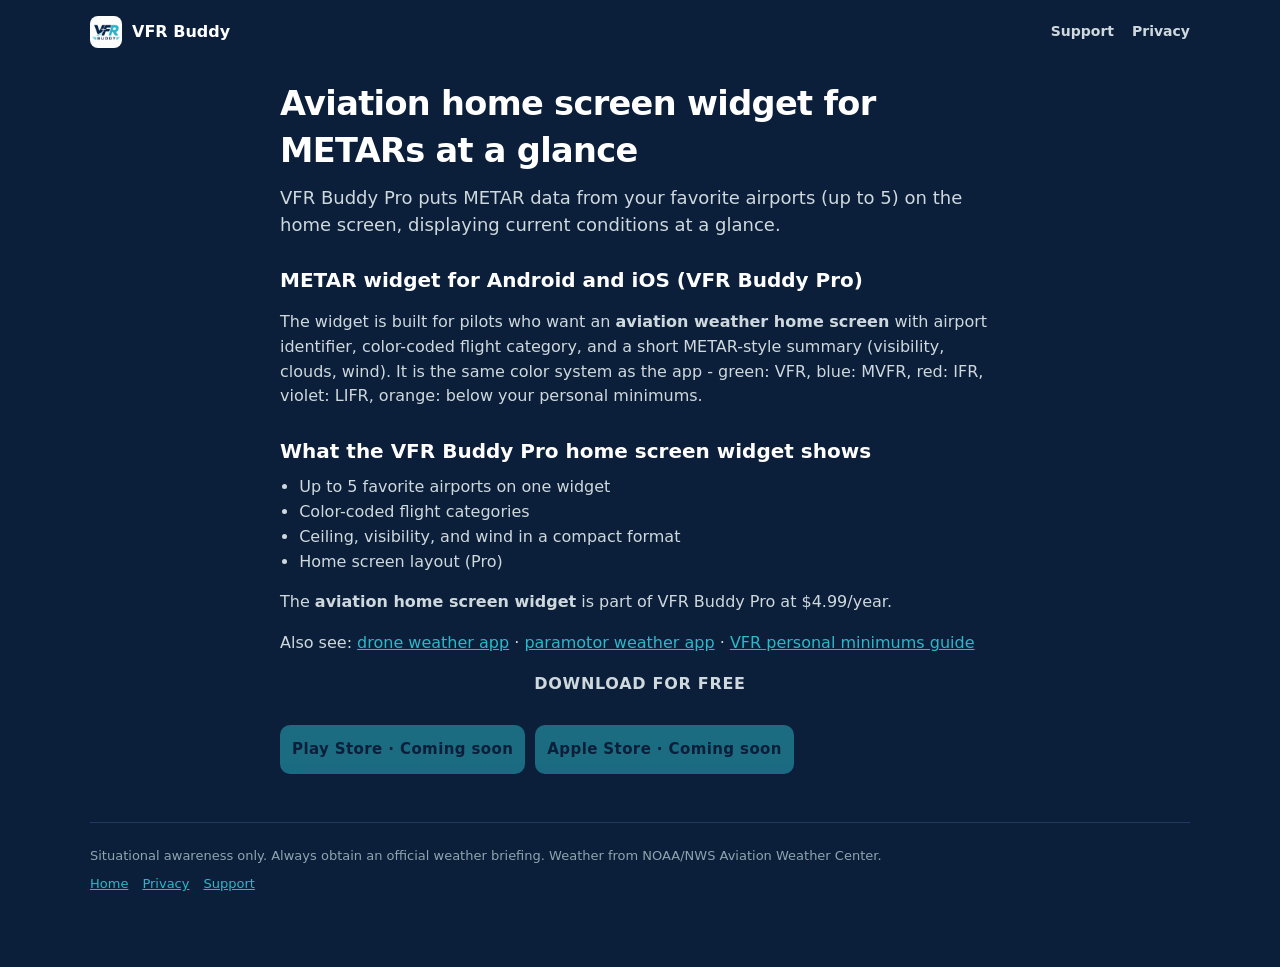
==== aviation-home-screen-widget/index.html @ 22be4d6a "Rename widget guide to home screen only and redirect old URL. Replace lock screen references with ho" ====
<!DOCTYPE html>
<html lang="en">
  <head>
    <meta charset="utf-8" />
    <meta name="viewport" content="width=device-width, initial-scale=1, viewport-fit=cover" />
    <title>Aviation Home Screen Widget - METAR on Android &amp; iOS | VFR Buddy</title>
    <meta
      name="description"
      content="Aviation home screen widget with METAR flight category, ceiling, visibility, and wind for favorite airports. Home screen weather for VFR pilots."
    />
    <link rel="canonical" href="https://www.vfrbuddy.com/aviation-home-screen-widget/" />
    <meta property="og:type" content="website" />
    <meta property="og:url" content="https://www.vfrbuddy.com/aviation-home-screen-widget/" />
    <meta property="og:title" content="Aviation Home Screen Widget - METAR | VFR Buddy" />
    <meta
      property="og:description"
      content="Home screen METAR widgets for VFR pilots on Android and iOS."
    />
    <meta property="og:image" content="https://www.vfrbuddy.com/assets/vfr-buddy-favicon-180.png" />
    <meta name="twitter:card" content="summary" />
    <meta name="twitter:title" content="Aviation Home Screen Widget - METAR | VFR Buddy" />
    <meta
      name="twitter:description"
      content="Home screen METAR widgets for VFR pilots on Android and iOS."
    />
    <link rel="icon" href="../assets/vfr-buddy-favicon-180.png" />
    <link rel="stylesheet" href="../css/styles.css" />
    <script src="../config.js" defer></script>
  </head>
  <body>
    <a class="skip" href="#main">Skip to content</a>
    <header class="site-header">
      <a class="brand" href="../index.html">
        <img
          src="../assets/vfr-buddy-favicon-180.png"
          alt="VFR Buddy aviation weather app icon"
          width="32"
          height="32"
        />
        VFR Buddy
      </a>
      <nav class="site-nav">
        <a href="../support/index.html">Support</a>
        <a href="../legal/index.html">Privacy</a>
      </nav>
    </header>

    <main id="main" class="article">
      <h1>Aviation home screen widget for METARs at a glance</h1>
      <p class="lede">
        VFR Buddy Pro puts METAR data from your favorite airports (up to 5) on the home screen,
        displaying current conditions at a glance.
      </p>

      <h2>METAR widget for Android and iOS (VFR Buddy Pro)</h2>
      <p>
        The widget is built for pilots who want an <strong>aviation weather home screen</strong> with
        airport identifier, color-coded flight category, and a short METAR-style summary (visibility,
        clouds, wind). It is the same color system as the app - green: VFR, blue: MVFR, red: IFR,
        violet: LIFR, orange: below your personal minimums.
      </p>

      <h2>What the VFR Buddy Pro home screen widget shows</h2>
      <ul>
        <li>Up to 5 favorite airports on one widget</li>
        <li>Color-coded flight categories</li>
        <li>Ceiling, visibility, and wind in a compact format</li>
        <li>Home screen layout (Pro)</li>
      </ul>

      <p>
        The <strong>aviation home screen widget</strong> is part of VFR Buddy Pro at $4.99/year.
      </p>

      <p>
        Also see:
        <a href="../drone-weather-app/index.html">drone weather app</a> ·
        <a href="../paramotor-weather-app/index.html">paramotor weather app</a> ·
        <a href="../vfr-personal-minimums-guide/index.html">VFR personal minimums guide</a>
      </p>

      <p class="cta-label">Download for FREE</p>
      <div class="cta-row">
        <span class="btn disabled">Play Store · Coming soon</span>
        <span class="btn disabled">Apple Store · Coming soon</span>
      </div>
    </main>

    <footer class="site-footer">
      <p>
        Situational awareness only. Always obtain an official weather briefing. Weather from
        NOAA/NWS Aviation Weather Center.
      </p>
      <nav>
        <a href="../index.html">Home</a>
        <a href="../legal/index.html">Privacy</a>
        <a href="../support/index.html">Support</a>
      </nav>
    </footer>
  </body>
</html>
---- css/styles.css ----
/* Tokens from src/theme.ts - exact values */
:root {
  --navy: #0B1F3A;
  --navy-card: #122A45;
  --cyan: #2BB8C8;
  --text: #FFFFFF;
  --muted: #90A4AE;
  --soft: #CFD8DC;
  --orange: #EF6C00;
  --error-bg: #3A1520;
  --error-title: #FF8A80;
  --error-body: #FFCDD2;
  --vfr: #2E7D32;
  --mvfr: #1565C0;
  --ifr: #C62828;
  --lifr: #6A1B9A;
  --stale: #78909C;
  --border: #1E3A5F;
  --sigmet-bg: #3A1A10;
  --sigmet-body: #FFCCBC;
}

*,
*::before,
*::after {
  box-sizing: border-box;
}

html {
  scroll-behavior: smooth;
}

body {
  margin: 0;
  min-height: 100vh;
  display: flex;
  flex-direction: column;
  font-family: system-ui, -apple-system, "Segoe UI", Roboto, Helvetica, Arial, sans-serif;
  background: var(--navy);
  color: var(--text);
  line-height: 1.4;
}

a {
  color: var(--cyan);
}

img {
  max-width: 100%;
  height: auto;
}

.skip {
  position: absolute;
  left: 16px;
  top: -48px;
  background: var(--cyan);
  color: var(--navy);
  padding: 8px 12px;
  border-radius: 8px;
  font-weight: 700;
  z-index: 20;
}

.skip:focus {
  top: 12px;
}

/* Marketing site chrome (Mobbin-style: icon, pitch, then screenshot gallery) */
.site-header {
  display: flex;
  align-items: center;
  justify-content: space-between;
  gap: 16px;
  width: min(1100px, calc(100% - 32px));
  margin: 0 auto;
  padding: 16px 0;
}

.brand {
  display: flex;
  align-items: center;
  gap: 10px;
  color: var(--text);
  text-decoration: none;
  font-weight: 700;
  font-size: 16px;
}

.brand img {
  width: 32px;
  height: 32px;
  border-radius: 8px;
}

.site-nav {
  display: flex;
  gap: 18px;
  font-size: 14px;
  font-weight: 600;
}

.site-nav a {
  color: var(--soft);
  text-decoration: none;
}

.site-nav a:hover {
  color: var(--cyan);
}

.hero {
  text-align: center;
  padding: 40px 20px 28px;
  width: min(640px, 100%);
  margin: 0 auto;
}

.hero-icon {
  width: 88px;
  height: 88px;
  border-radius: 22px;
  margin-bottom: 20px;
  box-shadow: 0 8px 28px rgba(0, 0, 0, 0.35);
}

.hero .brand-mark {
  font-size: clamp(2rem, 4vw, 2.75rem);
  font-weight: 700;
  margin: 0 0 8px;
  letter-spacing: -0.02em;
}

.hero h1 {
  color: var(--cyan);
  font-size: clamp(1.05rem, 2.4vw, 1.25rem);
  font-weight: 700;
  line-height: 1.35;
  margin: 0 0 12px;
  letter-spacing: 0;
}

.hero .tagline {
  color: var(--cyan);
  font-size: 15px;
  font-weight: 700;
  letter-spacing: 0.4px;
  margin: 0 0 10px;
}

.hero p {
  color: var(--soft);
  font-size: 18px;
  line-height: 1.5;
  margin: 0 0 24px;
}

.cta-label {
  width: 100%;
  text-align: center;
  color: var(--muted);
  font-size: 12px;
  font-weight: 700;
  letter-spacing: 0.7px;
  text-transform: uppercase;
  margin: 0 0 2px;
}

.cta-row {
  display: flex;
  flex-wrap: wrap;
  justify-content: center;
  gap: 10px;
}

.cta-row .btn {
  width: auto;
  min-width: 200px;
  margin: 0;
}

.shots {
  display: flex;
  gap: 28px;
  overflow-x: auto;
  padding: 12px 24px 48px;
  width: min(1100px, 100%);
  margin: 0 auto;
  scrollbar-color: var(--border) transparent;
}

.features {
  width: min(1100px, calc(100% - 32px));
  margin: 0 auto;
  padding: 8px 0 16px;
}

.feature {
  display: grid;
  grid-template-columns: minmax(0, 1fr) 220px;
  gap: 64px;
  align-items: center;
  padding: 48px 8px;
  border-top: 1px solid var(--border);
}

.feature.reverse {
  grid-template-columns: 220px minmax(0, 1fr);
}

.feature.reverse .feature-copy {
  order: 2;
}

.feature-copy {
  min-width: 0;
}

.feature-copy h2 {
  color: var(--cyan);
  font-size: 13px;
  font-weight: 700;
  letter-spacing: 0.4px;
  line-height: 1.4;
  margin: 0 0 8px;
}

.feature-copy h3 {
  font-size: clamp(1.5rem, 3vw, 2rem);
  font-weight: 700;
  letter-spacing: -0.02em;
  margin: 0 0 12px;
}

.feature-copy p {
  color: var(--soft);
  font-size: 16px;
  line-height: 1.55;
  margin: 0;
  max-width: 36rem;
}

.feature .phone {
  width: 220px;
  max-width: 220px;
  justify-self: center;
}

.phone-shot {
  display: block;
  width: 100%;
  height: auto;
  border-radius: 26px;
  vertical-align: top;
}

.phone-shot--widget {
  border-radius: 20px;
  background: #071422;
}

.feature .phone-frame:has(.phone-shot--widget) {
  padding: 16px 12px;
  background: linear-gradient(160deg, #0a3d62 0%, #071422 45%, #041018 100%);
}

.feature .airport-row {
  padding: 10px;
  gap: 6px;
}

.feature .wx-line {
  font-size: 10px;
}

.pro {
  width: min(720px, calc(100% - 32px));
  margin: 8px auto 48px;
  background: var(--navy-card);
  border: 1px solid var(--border);
  border-radius: 16px;
  padding: 28px 28px 24px;
}

.pro h2 {
  font-size: clamp(1.35rem, 3vw, 1.75rem);
  margin: 0 0 16px;
}

.pro ul {
  margin: 0 0 18px;
  padding-left: 1.2rem;
  color: var(--soft);
  font-size: 16px;
  line-height: 1.7;
}

.pro li {
  margin: 0;
}

.pro-price {
  color: var(--cyan);
  font-size: 20px;
  font-weight: 700;
  margin: 0;
}

.widget-home {
  background: #071422;
  border-radius: 16px;
  padding: 10px;
  margin-top: 8px;
}

.widget-card {
  background: var(--navy-card);
  border-radius: 14px;
  padding: 12px 12px 8px;
}

.widget-head {
  display: flex;
  align-items: center;
  gap: 8px;
  margin-bottom: 10px;
}

.widget-head img {
  width: 18px;
  height: 18px;
  border-radius: 4px;
}

.widget-head span {
  font-size: 11px;
  font-weight: 700;
  color: var(--soft);
}

.widget-row {
  display: flex;
  align-items: center;
  gap: 8px;
  padding: 7px 0;
  border-top: 1px solid var(--border);
}

.widget-dot {
  width: 10px;
  height: 10px;
  border-radius: 50%;
  flex-shrink: 0;
}

.widget-dot.vfr {
  background: var(--vfr);
}
.widget-dot.mvfr {
  background: var(--mvfr);
}
.widget-dot.mins {
  background: var(--orange);
}

.widget-icao {
  font-weight: 700;
  font-size: 13px;
  width: 42px;
}

.widget-sum {
  color: var(--soft);
  font-size: 11px;
  font-weight: 600;
}

@media (max-width: 960px) {
  .feature,
  .feature.reverse {
    grid-template-columns: 1fr;
    gap: 24px;
    justify-items: center;
  }

  .feature.reverse .feature-copy {
    order: 0;
  }

  .feature-copy p {
    max-width: none;
  }
}

.phone {
  flex: 0 0 260px;
  margin: 0;
}

.phone-frame {
  background: #071422;
  border: 1px solid var(--border);
  border-radius: 36px;
  padding: 10px;
  box-shadow: 0 16px 40px rgba(0, 0, 0, 0.4);
}

.phone-screen {
  background: var(--navy);
  border-radius: 26px;
  overflow: hidden;
  height: 520px;
  display: flex;
  flex-direction: column;
}

.phone-status {
  text-align: center;
  font-size: 11px;
  font-weight: 700;
  padding: 8px 0 4px;
  color: var(--text);
}

.phone-body {
  flex: 1;
  padding: 4px 12px 8px;
  overflow: hidden;
}

.phone-body .title {
  font-size: 22px;
}

.phone-body .search-input {
  margin-top: 0;
}

.phone-tabs {
  display: flex;
  border-top: 1px solid var(--border);
  padding: 8px 4px 10px;
}

.phone-tabs .tab {
  font-size: 10px;
  color: var(--muted);
}

.phone-tabs .tab.on {
  color: var(--cyan);
}

.phone figcaption {
  text-align: center;
  color: var(--muted);
  font-size: 13px;
  font-weight: 600;
  margin-top: 12px;
}

.site-footer {
  width: min(1100px, calc(100% - 32px));
  margin: 0 auto;
  padding: 24px 0 calc(64px + env(safe-area-inset-bottom, 0px));
  border-top: 1px solid var(--border);
  color: var(--muted);
  font-size: 13px;
}

.site-footer nav {
  display: flex;
  flex-wrap: wrap;
  gap: 14px;
  margin: 10px 0;
}

.site-footer p {
  margin: 0 0 8px;
}

/* HomeScreen / SettingsScreen content padding */
.screen {
  flex: 1;
  width: min(430px, 100%);
  margin: 0 auto;
  padding: 16px 16px 32px;
  padding-top: calc(max(env(safe-area-inset-top, 0px), 12px) + 8px);
}

/* SearchScreen.sub is implied 13 muted; HomeScreen.sub */
.title-row {
  display: flex;
  align-items: center;
  justify-content: space-between;
  gap: 12px;
}

.title {
  color: var(--text);
  font-size: 24px;
  font-weight: 700;
  margin: 0 0 8px;
}

.title-row .title {
  margin-bottom: 0;
}

.sub {
  color: var(--muted);
  font-size: 13px;
  margin: 4px 0 16px;
}

.lede-one {
  color: var(--soft);
  font-size: 16px;
  line-height: 24px;
  margin: 8px 0 20px;
}

.upgrade {
  background: var(--orange);
  border-radius: 999px;
  padding: 4px 10px;
  color: var(--text);
  font-size: 11px;
  font-weight: 700;
  text-decoration: none;
  white-space: nowrap;
}

/* Settings section labels */
.section {
  color: var(--cyan);
  font-weight: 700;
  font-size: 12px;
  letter-spacing: 0.7px;
  margin: 16px 0 6px;
  text-transform: uppercase;
}

.section-row {
  display: flex;
  align-items: center;
  justify-content: space-between;
  margin: 16px 0 6px;
}

.section-row .section {
  margin: 0;
}

.hint {
  color: var(--muted);
  font-size: 12px;
  margin: 4px 0 0;
}

.body-text {
  color: var(--soft);
  font-size: 14px;
  line-height: 20px;
  margin: 0 0 10px;
}

.body-text strong {
  color: var(--text);
  font-weight: 700;
}

/* Settings card */
.card {
  background: var(--navy-card);
  border-radius: 12px;
  padding: 14px;
  margin-bottom: 8px;
}

.min-row {
  display: flex;
  align-items: center;
  justify-content: space-between;
  gap: 12px;
  padding: 6px 0;
}

.min-row + .min-row {
  border-top: 1px solid var(--border);
}

.row-label {
  color: var(--muted);
  font-size: 13px;
}

.row-value {
  color: var(--text);
  font-weight: 700;
  font-size: 16px;
}

/* AirportRow */
.airport-wrap {
  background: var(--navy-card);
  border-radius: 12px;
  margin-bottom: 10px;
  overflow: hidden;
}

.airport-row {
  display: flex;
  align-items: center;
  justify-content: space-between;
  padding: 12px 14px;
  gap: 8px;
}

.airport-left {
  flex: 1.1;
  min-width: 0;
}

.icao {
  color: var(--text);
  font-size: 18px;
  font-weight: 700;
  letter-spacing: 0.5px;
}

.airport-name {
  color: var(--muted);
  font-size: 12px;
  margin-top: 2px;
  white-space: nowrap;
  overflow: hidden;
  text-overflow: ellipsis;
}

.wx-mid {
  flex: 1.2;
  min-width: 0;
  padding: 0 4px;
}

.wx-line {
  color: var(--soft);
  font-size: 11px;
  font-weight: 600;
}

.wx-label {
  color: var(--muted);
  font-weight: 700;
}

/* FltCatBadge */
.badge {
  border-radius: 8px;
  padding: 4px 10px;
  min-width: 52px;
  text-align: center;
  color: var(--text);
  font-weight: 700;
  font-size: 12px;
  flex-shrink: 0;
}

.badge.vfr {
  background: var(--vfr);
}
.badge.mvfr {
  background: var(--mvfr);
}
.badge.ifr {
  background: var(--ifr);
}
.badge.lifr {
  background: var(--lifr);
}
.badge.mins {
  background: var(--orange);
}
.badge.stale {
  background: var(--stale);
}

.badge .tag {
  display: block;
  font-size: 10px;
  font-weight: 700;
  opacity: 0.95;
}

.expand {
  color: var(--cyan);
  font-size: 12px;
  font-weight: 600;
  padding: 0 14px 10px;
}

/* Color legend swatches */
.legend-row {
  display: flex;
  align-items: center;
  gap: 12px;
  margin-bottom: 12px;
}

.swatch {
  width: 28px;
  height: 28px;
  border-radius: 6px;
  flex-shrink: 0;
}

.legend-label {
  color: var(--text);
  font-weight: 700;
}

.legend-note {
  color: var(--muted);
  font-size: 12px;
}

/* Settings chips */
.chip-row {
  display: flex;
  flex-wrap: wrap;
  gap: 8px;
  margin-bottom: 8px;
}

.chip {
  border-radius: 8px;
  border: 1px solid var(--border);
  padding: 8px 12px;
  color: var(--text);
  font-weight: 600;
  font-size: 14px;
  background: transparent;
}

.chip.on {
  background: var(--cyan);
  border-color: var(--cyan);
  color: var(--navy);
}

a.chip {
  text-decoration: none;
}

/* PrimaryButton from ui.tsx */
.btn {
  display: block;
  width: 100%;
  background: var(--cyan);
  border: none;
  border-radius: 10px;
  padding: 14px 12px;
  color: var(--navy);
  font-weight: 700;
  font-size: 15px;
  letter-spacing: 0.4px;
  text-align: center;
  text-decoration: none;
  margin-bottom: 8px;
}

.btn.disabled {
  opacity: 0.5;
  pointer-events: none;
}

/* Search result / Settings LinkRow */
.link-row {
  display: flex;
  align-items: center;
  justify-content: space-between;
  background: var(--navy-card);
  border-radius: 10px;
  padding: 14px;
  margin-bottom: 6px;
  color: var(--text);
  font-weight: 600;
  text-decoration: none;
}

.link-row .locked {
  color: var(--muted);
}

.chevron {
  color: var(--muted);
  font-size: 18px;
}

.result-icao {
  color: var(--text);
  font-weight: 700;
  font-size: 16px;
}

.result-name {
  color: var(--muted);
  font-size: 13px;
  font-weight: 400;
}

.search-input {
  display: block;
  width: 100%;
  background: var(--navy-card);
  border-radius: 10px;
  padding: 12px 14px;
  color: var(--text);
  font-size: 16px;
  margin: 16px 0 12px;
  border: 1px solid var(--border);
}

/* Tour kicker */
.kicker {
  color: var(--cyan);
  font-weight: 700;
  letter-spacing: 1px;
  font-size: 12px;
  margin: 0 0 8px;
}

/* SIGMET banner */
.sigmet {
  background: var(--sigmet-bg);
  border-radius: 10px;
  padding: 12px;
  margin: 0 10px 4px;
}

.sigmet-label {
  color: var(--orange);
  font-weight: 700;
  font-size: 12px;
  letter-spacing: 0.8px;
}

.sigmet-body {
  color: var(--sigmet-body);
  font-size: 13px;
  line-height: 18px;
}

/* Legal sections */
.legal section {
  scroll-margin-top: 16px;
  margin-bottom: 8px;
}

.legal h2.section {
  margin-top: 16px;
}

.legal p,
.legal li {
  color: var(--soft);
  font-size: 14px;
  line-height: 20px;
}

.legal ul {
  padding-left: 1.2rem;
  margin: 0 0 10px;
}

.legal h3 {
  color: var(--text);
  font-size: 16px;
  font-weight: 700;
  margin: 12px 0 6px;
}

.note {
  background: var(--error-bg);
  border-radius: 12px;
  padding: 16px;
  margin-bottom: 8px;
}

.note-title {
  color: var(--error-title);
  font-weight: 600;
  font-size: 15px;
  margin: 0 0 6px;
}

.note-body {
  color: var(--error-body);
  font-size: 13px;
  margin: 0;
}

/* Bottom tab bar - RootNavigator tabBarStyle */
.tabbar {
  position: sticky;
  bottom: 0;
  z-index: 10;
  background: var(--navy);
  border-top: 1px solid var(--border);
  height: 64px;
  padding: 6px 8px calc(8px + env(safe-area-inset-bottom, 0px));
  display: flex;
  justify-content: space-around;
  align-items: center;
  width: min(430px, 100%);
  margin: 0 auto;
}

.tab {
  color: var(--muted);
  text-decoration: none;
  font-size: 11px;
  font-weight: 600;
  text-align: center;
  flex: 1;
}

.tab[aria-current="page"] {
  color: var(--cyan);
}

.tab-icon {
  display: block;
  font-size: 18px;
  line-height: 22px;
  margin-bottom: 2px;
}

code {
  color: var(--cyan);
  font-size: 13px;
}

.guides {
  width: min(720px, calc(100% - 32px));
  margin: 0 auto 48px;
}

.guides h2 {
  font-size: 13px;
  color: var(--cyan);
  letter-spacing: 0.7px;
  text-transform: uppercase;
  margin: 0 0 10px;
}

.article {
  width: min(720px, calc(100% - 32px));
  margin: 0 auto;
  padding: 16px 0 48px;
}

.article h1 {
  font-size: clamp(1.6rem, 3vw, 2.1rem);
  font-weight: 700;
  letter-spacing: -0.02em;
  margin: 0 0 10px;
}

.article .lede {
  color: var(--soft);
  font-size: 18px;
  line-height: 1.5;
  margin: 0 0 24px;
}

.article h2 {
  color: var(--text);
  font-size: 1.25rem;
  font-weight: 700;
  margin: 28px 0 10px;
}

.article h3 {
  color: var(--cyan);
  font-size: 13px;
  font-weight: 700;
  letter-spacing: 0.6px;
  text-transform: uppercase;
  margin: 20px 0 8px;
}

.article p,
.article li {
  color: var(--soft);
  font-size: 16px;
  line-height: 1.55;
}

.article ul {
  padding-left: 1.2rem;
  margin: 0 0 16px;
}

.article .cta-row {
  margin-top: 28px;
  justify-content: flex-start;
}
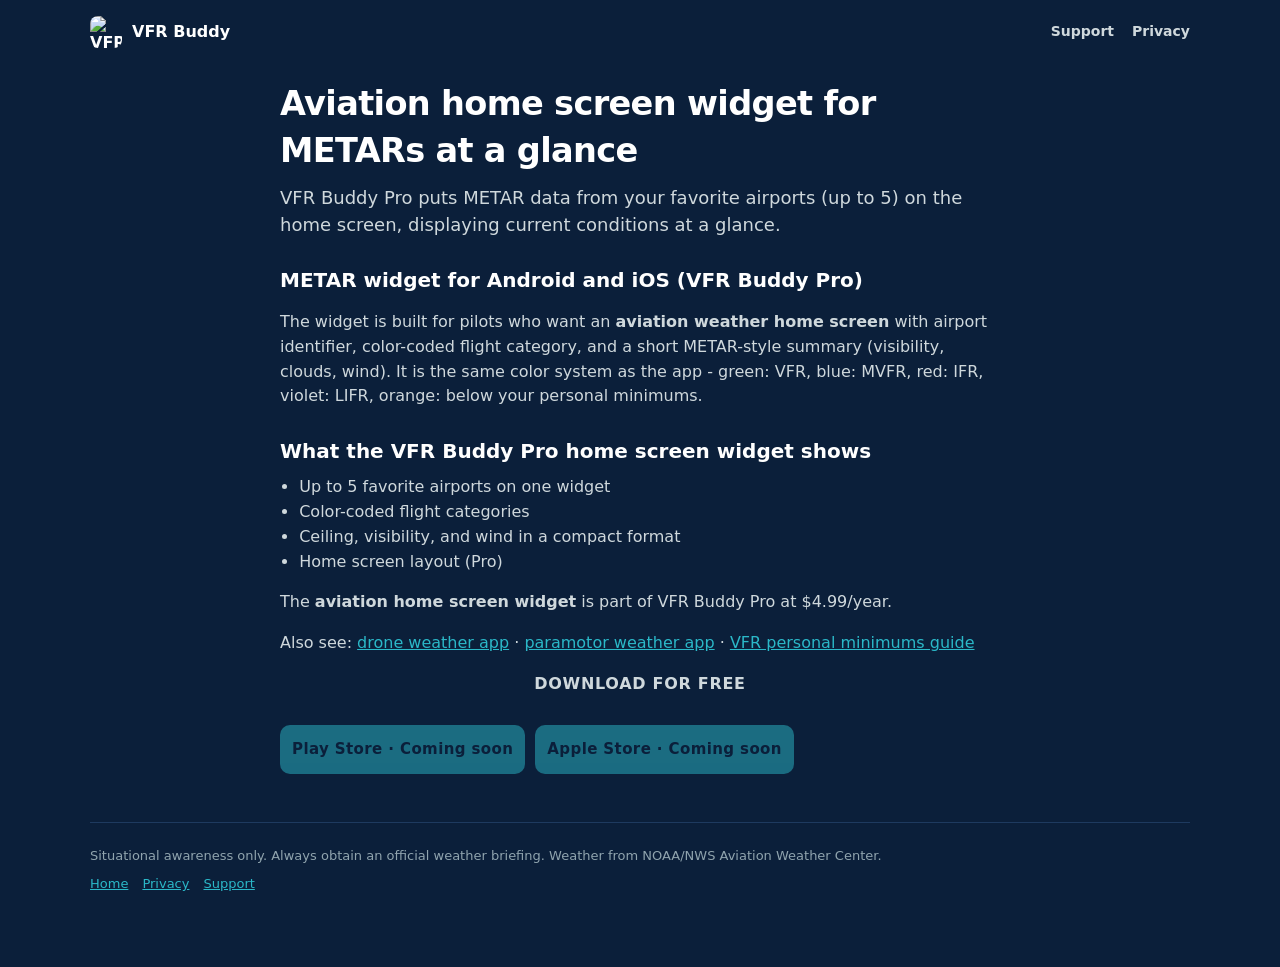
==== commit 1d8f0be5: "Serve CSS and images from jsDelivr while Azure static files are broken. Co-authored-by: Cursor <curs" ====
--- a/aviation-home-screen-widget/index.html
+++ b/aviation-home-screen-widget/index.html
@@ -16,15 +16,1027 @@
       property="og:description"
       content="Home screen METAR widgets for VFR pilots on Android and iOS."
     />
-    <meta property="og:image" content="https://www.vfrbuddy.com/assets/vfr-buddy-favicon-180.png" />
+    <meta property="og:image" content="https://cdn.jsdelivr.net/gh/jdmcclellan4/vfr_buddy_website@main/assets/vfr-buddy-favicon-180.png" />
     <meta name="twitter:card" content="summary" />
     <meta name="twitter:title" content="Aviation Home Screen Widget - METAR | VFR Buddy" />
     <meta
       name="twitter:description"
       content="Home screen METAR widgets for VFR pilots on Android and iOS."
     />
-    <link rel="icon" href="../assets/vfr-buddy-favicon-180.png" />
-    <link rel="stylesheet" href="../css/styles.css" />
+    <link rel="icon" href="https://cdn.jsdelivr.net/gh/jdmcclellan4/vfr_buddy_website@main/assets/vfr-buddy-favicon-180.png" />
+    <style id="vfr-buddy-inline">
+/* Tokens from src/theme.ts - exact values */
+:root {
+  --navy: #0B1F3A;
+  --navy-card: #122A45;
+  --cyan: #2BB8C8;
+  --text: #FFFFFF;
+  --muted: #90A4AE;
+  --soft: #CFD8DC;
+  --orange: #EF6C00;
+  --error-bg: #3A1520;
+  --error-title: #FF8A80;
+  --error-body: #FFCDD2;
+  --vfr: #2E7D32;
+  --mvfr: #1565C0;
+  --ifr: #C62828;
+  --lifr: #6A1B9A;
+  --stale: #78909C;
+  --border: #1E3A5F;
+  --sigmet-bg: #3A1A10;
+  --sigmet-body: #FFCCBC;
+}
+
+*,
+*::before,
+*::after {
+  box-sizing: border-box;
+}
+
+html {
+  scroll-behavior: smooth;
+}
+
+body {
+  margin: 0;
+  min-height: 100vh;
+  display: flex;
+  flex-direction: column;
+  font-family: system-ui, -apple-system, "Segoe UI", Roboto, Helvetica, Arial, sans-serif;
+  background: var(--navy);
+  color: var(--text);
+  line-height: 1.4;
+}
+
+a {
+  color: var(--cyan);
+}
+
+img {
+  max-width: 100%;
+  height: auto;
+}
+
+.skip {
+  position: absolute;
+  left: 16px;
+  top: -48px;
+  background: var(--cyan);
+  color: var(--navy);
+  padding: 8px 12px;
+  border-radius: 8px;
+  font-weight: 700;
+  z-index: 20;
+}
+
+.skip:focus {
+  top: 12px;
+}
+
+/* Marketing site chrome (Mobbin-style: icon, pitch, then screenshot gallery) */
+.site-header {
+  display: flex;
+  align-items: center;
+  justify-content: space-between;
+  gap: 16px;
+  width: min(1100px, calc(100% - 32px));
+  margin: 0 auto;
+  padding: 16px 0;
+}
+
+.brand {
+  display: flex;
+  align-items: center;
+  gap: 10px;
+  color: var(--text);
+  text-decoration: none;
+  font-weight: 700;
+  font-size: 16px;
+}
+
+.brand img {
+  width: 32px;
+  height: 32px;
+  border-radius: 8px;
+}
+
+.site-nav {
+  display: flex;
+  gap: 18px;
+  font-size: 14px;
+  font-weight: 600;
+}
+
+.site-nav a {
+  color: var(--soft);
+  text-decoration: none;
+}
+
+.site-nav a:hover {
+  color: var(--cyan);
+}
+
+.hero {
+  text-align: center;
+  padding: 40px 20px 28px;
+  width: min(640px, 100%);
+  margin: 0 auto;
+}
+
+.hero-icon {
+  width: 88px;
+  height: 88px;
+  border-radius: 22px;
+  margin-bottom: 20px;
+  box-shadow: 0 8px 28px rgba(0, 0, 0, 0.35);
+}
+
+.hero .brand-mark {
+  font-size: clamp(2rem, 4vw, 2.75rem);
+  font-weight: 700;
+  margin: 0 0 8px;
+  letter-spacing: -0.02em;
+}
+
+.hero h1 {
+  color: var(--cyan);
+  font-size: clamp(1.05rem, 2.4vw, 1.25rem);
+  font-weight: 700;
+  line-height: 1.35;
+  margin: 0 0 12px;
+  letter-spacing: 0;
+}
+
+.hero .tagline {
+  color: var(--cyan);
+  font-size: 15px;
+  font-weight: 700;
+  letter-spacing: 0.4px;
+  margin: 0 0 10px;
+}
+
+.hero p {
+  color: var(--soft);
+  font-size: 18px;
+  line-height: 1.5;
+  margin: 0 0 24px;
+}
+
+.cta-label {
+  width: 100%;
+  text-align: center;
+  color: var(--muted);
+  font-size: 12px;
+  font-weight: 700;
+  letter-spacing: 0.7px;
+  text-transform: uppercase;
+  margin: 0 0 2px;
+}
+
+.cta-row {
+  display: flex;
+  flex-wrap: wrap;
+  justify-content: center;
+  gap: 10px;
+}
+
+.cta-row .btn {
+  width: auto;
+  min-width: 200px;
+  margin: 0;
+}
+
+.shots {
+  display: flex;
+  gap: 28px;
+  overflow-x: auto;
+  padding: 12px 24px 48px;
+  width: min(1100px, 100%);
+  margin: 0 auto;
+  scrollbar-color: var(--border) transparent;
+}
+
+.features {
+  width: min(1100px, calc(100% - 32px));
+  margin: 0 auto;
+  padding: 8px 0 16px;
+}
+
+.feature {
+  display: grid;
+  grid-template-columns: minmax(0, 1fr) 220px;
+  gap: 64px;
+  align-items: center;
+  padding: 48px 8px;
+  border-top: 1px solid var(--border);
+}
+
+.feature.reverse {
+  grid-template-columns: 220px minmax(0, 1fr);
+}
+
+.feature.reverse .feature-copy {
+  order: 2;
+}
+
+.feature-copy {
+  min-width: 0;
+}
+
+.feature-copy h2 {
+  color: var(--cyan);
+  font-size: 13px;
+  font-weight: 700;
+  letter-spacing: 0.4px;
+  line-height: 1.4;
+  margin: 0 0 8px;
+}
+
+.feature-copy h3 {
+  font-size: clamp(1.5rem, 3vw, 2rem);
+  font-weight: 700;
+  letter-spacing: -0.02em;
+  margin: 0 0 12px;
+}
+
+.feature-copy p {
+  color: var(--soft);
+  font-size: 16px;
+  line-height: 1.55;
+  margin: 0;
+  max-width: 36rem;
+}
+
+.feature .phone {
+  width: 220px;
+  max-width: 220px;
+  justify-self: center;
+}
+
+.phone-shot {
+  display: block;
+  width: 100%;
+  height: auto;
+  border-radius: 26px;
+  vertical-align: top;
+}
+
+.phone-shot--widget {
+  border-radius: 20px;
+  background: #071422;
+}
+
+.feature .phone-frame:has(.phone-shot--widget) {
+  padding: 16px 12px;
+  background: linear-gradient(160deg, #0a3d62 0%, #071422 45%, #041018 100%);
+}
+
+.feature .airport-row {
+  padding: 10px;
+  gap: 6px;
+}
+
+.feature .wx-line {
+  font-size: 10px;
+}
+
+.pro {
+  width: min(720px, calc(100% - 32px));
+  margin: 8px auto 48px;
+  background: var(--navy-card);
+  border: 1px solid var(--border);
+  border-radius: 16px;
+  padding: 28px 28px 24px;
+}
+
+.pro h2 {
+  font-size: clamp(1.35rem, 3vw, 1.75rem);
+  margin: 0 0 16px;
+}
+
+.pro ul {
+  margin: 0 0 18px;
+  padding-left: 1.2rem;
+  color: var(--soft);
+  font-size: 16px;
+  line-height: 1.7;
+}
+
+.pro li {
+  margin: 0;
+}
+
+.pro-price {
+  color: var(--cyan);
+  font-size: 20px;
+  font-weight: 700;
+  margin: 0;
+}
+
+.widget-home {
+  background: #071422;
+  border-radius: 16px;
+  padding: 10px;
+  margin-top: 8px;
+}
+
+.widget-card {
+  background: var(--navy-card);
+  border-radius: 14px;
+  padding: 12px 12px 8px;
+}
+
+.widget-head {
+  display: flex;
+  align-items: center;
+  gap: 8px;
+  margin-bottom: 10px;
+}
+
+.widget-head img {
+  width: 18px;
+  height: 18px;
+  border-radius: 4px;
+}
+
+.widget-head span {
+  font-size: 11px;
+  font-weight: 700;
+  color: var(--soft);
+}
+
+.widget-row {
+  display: flex;
+  align-items: center;
+  gap: 8px;
+  padding: 7px 0;
+  border-top: 1px solid var(--border);
+}
+
+.widget-dot {
+  width: 10px;
+  height: 10px;
+  border-radius: 50%;
+  flex-shrink: 0;
+}
+
+.widget-dot.vfr {
+  background: var(--vfr);
+}
+.widget-dot.mvfr {
+  background: var(--mvfr);
+}
+.widget-dot.mins {
+  background: var(--orange);
+}
+
+.widget-icao {
+  font-weight: 700;
+  font-size: 13px;
+  width: 42px;
+}
+
+.widget-sum {
+  color: var(--soft);
+  font-size: 11px;
+  font-weight: 600;
+}
+
+@media (max-width: 960px) {
+  .feature,
+  .feature.reverse {
+    grid-template-columns: 1fr;
+    gap: 24px;
+    justify-items: center;
+  }
+
+  .feature.reverse .feature-copy {
+    order: 0;
+  }
+
+  .feature-copy p {
+    max-width: none;
+  }
+}
+
+.phone {
+  flex: 0 0 260px;
+  margin: 0;
+}
+
+.phone-frame {
+  background: #071422;
+  border: 1px solid var(--border);
+  border-radius: 36px;
+  padding: 10px;
+  box-shadow: 0 16px 40px rgba(0, 0, 0, 0.4);
+}
+
+.phone-screen {
+  background: var(--navy);
+  border-radius: 26px;
+  overflow: hidden;
+  height: 520px;
+  display: flex;
+  flex-direction: column;
+}
+
+.phone-status {
+  text-align: center;
+  font-size: 11px;
+  font-weight: 700;
+  padding: 8px 0 4px;
+  color: var(--text);
+}
+
+.phone-body {
+  flex: 1;
+  padding: 4px 12px 8px;
+  overflow: hidden;
+}
+
+.phone-body .title {
+  font-size: 22px;
+}
+
+.phone-body .search-input {
+  margin-top: 0;
+}
+
+.phone-tabs {
+  display: flex;
+  border-top: 1px solid var(--border);
+  padding: 8px 4px 10px;
+}
+
+.phone-tabs .tab {
+  font-size: 10px;
+  color: var(--muted);
+}
+
+.phone-tabs .tab.on {
+  color: var(--cyan);
+}
+
+.phone figcaption {
+  text-align: center;
+  color: var(--muted);
+  font-size: 13px;
+  font-weight: 600;
+  margin-top: 12px;
+}
+
+.site-footer {
+  width: min(1100px, calc(100% - 32px));
+  margin: 0 auto;
+  padding: 24px 0 calc(64px + env(safe-area-inset-bottom, 0px));
+  border-top: 1px solid var(--border);
+  color: var(--muted);
+  font-size: 13px;
+}
+
+.site-footer nav {
+  display: flex;
+  flex-wrap: wrap;
+  gap: 14px;
+  margin: 10px 0;
+}
+
+.site-footer p {
+  margin: 0 0 8px;
+}
+
+/* HomeScreen / SettingsScreen content padding */
+.screen {
+  flex: 1;
+  width: min(430px, 100%);
+  margin: 0 auto;
+  padding: 16px 16px 32px;
+  padding-top: calc(max(env(safe-area-inset-top, 0px), 12px) + 8px);
+}
+
+/* SearchScreen.sub is implied 13 muted; HomeScreen.sub */
+.title-row {
+  display: flex;
+  align-items: center;
+  justify-content: space-between;
+  gap: 12px;
+}
+
+.title {
+  color: var(--text);
+  font-size: 24px;
+  font-weight: 700;
+  margin: 0 0 8px;
+}
+
+.title-row .title {
+  margin-bottom: 0;
+}
+
+.sub {
+  color: var(--muted);
+  font-size: 13px;
+  margin: 4px 0 16px;
+}
+
+.lede-one {
+  color: var(--soft);
+  font-size: 16px;
+  line-height: 24px;
+  margin: 8px 0 20px;
+}
+
+.upgrade {
+  background: var(--orange);
+  border-radius: 999px;
+  padding: 4px 10px;
+  color: var(--text);
+  font-size: 11px;
+  font-weight: 700;
+  text-decoration: none;
+  white-space: nowrap;
+}
+
+/* Settings section labels */
+.section {
+  color: var(--cyan);
+  font-weight: 700;
+  font-size: 12px;
+  letter-spacing: 0.7px;
+  margin: 16px 0 6px;
+  text-transform: uppercase;
+}
+
+.section-row {
+  display: flex;
+  align-items: center;
+  justify-content: space-between;
+  margin: 16px 0 6px;
+}
+
+.section-row .section {
+  margin: 0;
+}
+
+.hint {
+  color: var(--muted);
+  font-size: 12px;
+  margin: 4px 0 0;
+}
+
+.body-text {
+  color: var(--soft);
+  font-size: 14px;
+  line-height: 20px;
+  margin: 0 0 10px;
+}
+
+.body-text strong {
+  color: var(--text);
+  font-weight: 700;
+}
+
+/* Settings card */
+.card {
+  background: var(--navy-card);
+  border-radius: 12px;
+  padding: 14px;
+  margin-bottom: 8px;
+}
+
+.min-row {
+  display: flex;
+  align-items: center;
+  justify-content: space-between;
+  gap: 12px;
+  padding: 6px 0;
+}
+
+.min-row + .min-row {
+  border-top: 1px solid var(--border);
+}
+
+.row-label {
+  color: var(--muted);
+  font-size: 13px;
+}
+
+.row-value {
+  color: var(--text);
+  font-weight: 700;
+  font-size: 16px;
+}
+
+/* AirportRow */
+.airport-wrap {
+  background: var(--navy-card);
+  border-radius: 12px;
+  margin-bottom: 10px;
+  overflow: hidden;
+}
+
+.airport-row {
+  display: flex;
+  align-items: center;
+  justify-content: space-between;
+  padding: 12px 14px;
+  gap: 8px;
+}
+
+.airport-left {
+  flex: 1.1;
+  min-width: 0;
+}
+
+.icao {
+  color: var(--text);
+  font-size: 18px;
+  font-weight: 700;
+  letter-spacing: 0.5px;
+}
+
+.airport-name {
+  color: var(--muted);
+  font-size: 12px;
+  margin-top: 2px;
+  white-space: nowrap;
+  overflow: hidden;
+  text-overflow: ellipsis;
+}
+
+.wx-mid {
+  flex: 1.2;
+  min-width: 0;
+  padding: 0 4px;
+}
+
+.wx-line {
+  color: var(--soft);
+  font-size: 11px;
+  font-weight: 600;
+}
+
+.wx-label {
+  color: var(--muted);
+  font-weight: 700;
+}
+
+/* FltCatBadge */
+.badge {
+  border-radius: 8px;
+  padding: 4px 10px;
+  min-width: 52px;
+  text-align: center;
+  color: var(--text);
+  font-weight: 700;
+  font-size: 12px;
+  flex-shrink: 0;
+}
+
+.badge.vfr {
+  background: var(--vfr);
+}
+.badge.mvfr {
+  background: var(--mvfr);
+}
+.badge.ifr {
+  background: var(--ifr);
+}
+.badge.lifr {
+  background: var(--lifr);
+}
+.badge.mins {
+  background: var(--orange);
+}
+.badge.stale {
+  background: var(--stale);
+}
+
+.badge .tag {
+  display: block;
+  font-size: 10px;
+  font-weight: 700;
+  opacity: 0.95;
+}
+
+.expand {
+  color: var(--cyan);
+  font-size: 12px;
+  font-weight: 600;
+  padding: 0 14px 10px;
+}
+
+/* Color legend swatches */
+.legend-row {
+  display: flex;
+  align-items: center;
+  gap: 12px;
+  margin-bottom: 12px;
+}
+
+.swatch {
+  width: 28px;
+  height: 28px;
+  border-radius: 6px;
+  flex-shrink: 0;
+}
+
+.legend-label {
+  color: var(--text);
+  font-weight: 700;
+}
+
+.legend-note {
+  color: var(--muted);
+  font-size: 12px;
+}
+
+/* Settings chips */
+.chip-row {
+  display: flex;
+  flex-wrap: wrap;
+  gap: 8px;
+  margin-bottom: 8px;
+}
+
+.chip {
+  border-radius: 8px;
+  border: 1px solid var(--border);
+  padding: 8px 12px;
+  color: var(--text);
+  font-weight: 600;
+  font-size: 14px;
+  background: transparent;
+}
+
+.chip.on {
+  background: var(--cyan);
+  border-color: var(--cyan);
+  color: var(--navy);
+}
+
+a.chip {
+  text-decoration: none;
+}
+
+/* PrimaryButton from ui.tsx */
+.btn {
+  display: block;
+  width: 100%;
+  background: var(--cyan);
+  border: none;
+  border-radius: 10px;
+  padding: 14px 12px;
+  color: var(--navy);
+  font-weight: 700;
+  font-size: 15px;
+  letter-spacing: 0.4px;
+  text-align: center;
+  text-decoration: none;
+  margin-bottom: 8px;
+}
+
+.btn.disabled {
+  opacity: 0.5;
+  pointer-events: none;
+}
+
+/* Search result / Settings LinkRow */
+.link-row {
+  display: flex;
+  align-items: center;
+  justify-content: space-between;
+  background: var(--navy-card);
+  border-radius: 10px;
+  padding: 14px;
+  margin-bottom: 6px;
+  color: var(--text);
+  font-weight: 600;
+  text-decoration: none;
+}
+
+.link-row .locked {
+  color: var(--muted);
+}
+
+.chevron {
+  color: var(--muted);
+  font-size: 18px;
+}
+
+.result-icao {
+  color: var(--text);
+  font-weight: 700;
+  font-size: 16px;
+}
+
+.result-name {
+  color: var(--muted);
+  font-size: 13px;
+  font-weight: 400;
+}
+
+.search-input {
+  display: block;
+  width: 100%;
+  background: var(--navy-card);
+  border-radius: 10px;
+  padding: 12px 14px;
+  color: var(--text);
+  font-size: 16px;
+  margin: 16px 0 12px;
+  border: 1px solid var(--border);
+}
+
+/* Tour kicker */
+.kicker {
+  color: var(--cyan);
+  font-weight: 700;
+  letter-spacing: 1px;
+  font-size: 12px;
+  margin: 0 0 8px;
+}
+
+/* SIGMET banner */
+.sigmet {
+  background: var(--sigmet-bg);
+  border-radius: 10px;
+  padding: 12px;
+  margin: 0 10px 4px;
+}
+
+.sigmet-label {
+  color: var(--orange);
+  font-weight: 700;
+  font-size: 12px;
+  letter-spacing: 0.8px;
+}
+
+.sigmet-body {
+  color: var(--sigmet-body);
+  font-size: 13px;
+  line-height: 18px;
+}
+
+/* Legal sections */
+.legal section {
+  scroll-margin-top: 16px;
+  margin-bottom: 8px;
+}
+
+.legal h2.section {
+  margin-top: 16px;
+}
+
+.legal p,
+.legal li {
+  color: var(--soft);
+  font-size: 14px;
+  line-height: 20px;
+}
+
+.legal ul {
+  padding-left: 1.2rem;
+  margin: 0 0 10px;
+}
+
+.legal h3 {
+  color: var(--text);
+  font-size: 16px;
+  font-weight: 700;
+  margin: 12px 0 6px;
+}
+
+.note {
+  background: var(--error-bg);
+  border-radius: 12px;
+  padding: 16px;
+  margin-bottom: 8px;
+}
+
+.note-title {
+  color: var(--error-title);
+  font-weight: 600;
+  font-size: 15px;
+  margin: 0 0 6px;
+}
+
+.note-body {
+  color: var(--error-body);
+  font-size: 13px;
+  margin: 0;
+}
+
+/* Bottom tab bar - RootNavigator tabBarStyle */
+.tabbar {
+  position: sticky;
+  bottom: 0;
+  z-index: 10;
+  background: var(--navy);
+  border-top: 1px solid var(--border);
+  height: 64px;
+  padding: 6px 8px calc(8px + env(safe-area-inset-bottom, 0px));
+  display: flex;
+  justify-content: space-around;
+  align-items: center;
+  width: min(430px, 100%);
+  margin: 0 auto;
+}
+
+.tab {
+  color: var(--muted);
+  text-decoration: none;
+  font-size: 11px;
+  font-weight: 600;
+  text-align: center;
+  flex: 1;
+}
+
+.tab[aria-current="page"] {
+  color: var(--cyan);
+}
+
+.tab-icon {
+  display: block;
+  font-size: 18px;
+  line-height: 22px;
+  margin-bottom: 2px;
+}
+
+code {
+  color: var(--cyan);
+  font-size: 13px;
+}
+
+.guides {
+  width: min(720px, calc(100% - 32px));
+  margin: 0 auto 48px;
+}
+
+.guides h2 {
+  font-size: 13px;
+  color: var(--cyan);
+  letter-spacing: 0.7px;
+  text-transform: uppercase;
+  margin: 0 0 10px;
+}
+
+.article {
+  width: min(720px, calc(100% - 32px));
+  margin: 0 auto;
+  padding: 16px 0 48px;
+}
+
+.article h1 {
+  font-size: clamp(1.6rem, 3vw, 2.1rem);
+  font-weight: 700;
+  letter-spacing: -0.02em;
+  margin: 0 0 10px;
+}
+
+.article .lede {
+  color: var(--soft);
+  font-size: 18px;
+  line-height: 1.5;
+  margin: 0 0 24px;
+}
+
+.article h2 {
+  color: var(--text);
+  font-size: 1.25rem;
+  font-weight: 700;
+  margin: 28px 0 10px;
+}
+
+.article h3 {
+  color: var(--cyan);
+  font-size: 13px;
+  font-weight: 700;
+  letter-spacing: 0.6px;
+  text-transform: uppercase;
+  margin: 20px 0 8px;
+}
+
+.article p,
+.article li {
+  color: var(--soft);
+  font-size: 16px;
+  line-height: 1.55;
+}
+
+.article ul {
+  padding-left: 1.2rem;
+  margin: 0 0 16px;
+}
+
+.article .cta-row {
+  margin-top: 28px;
+  justify-content: flex-start;
+}
+
+</style>
+    <link rel="stylesheet" href="https://cdn.jsdelivr.net/gh/jdmcclellan4/vfr_buddy_website@main/css/styles.css" />
     <script src="../config.js" defer></script>
   </head>
   <body>
@@ -32,7 +1044,7 @@
     <header class="site-header">
       <a class="brand" href="../index.html">
         <img
-          src="../assets/vfr-buddy-favicon-180.png"
+          src="https://cdn.jsdelivr.net/gh/jdmcclellan4/vfr_buddy_website@main/assets/vfr-buddy-favicon-180.png"
           alt="VFR Buddy aviation weather app icon"
           width="32"
           height="32"
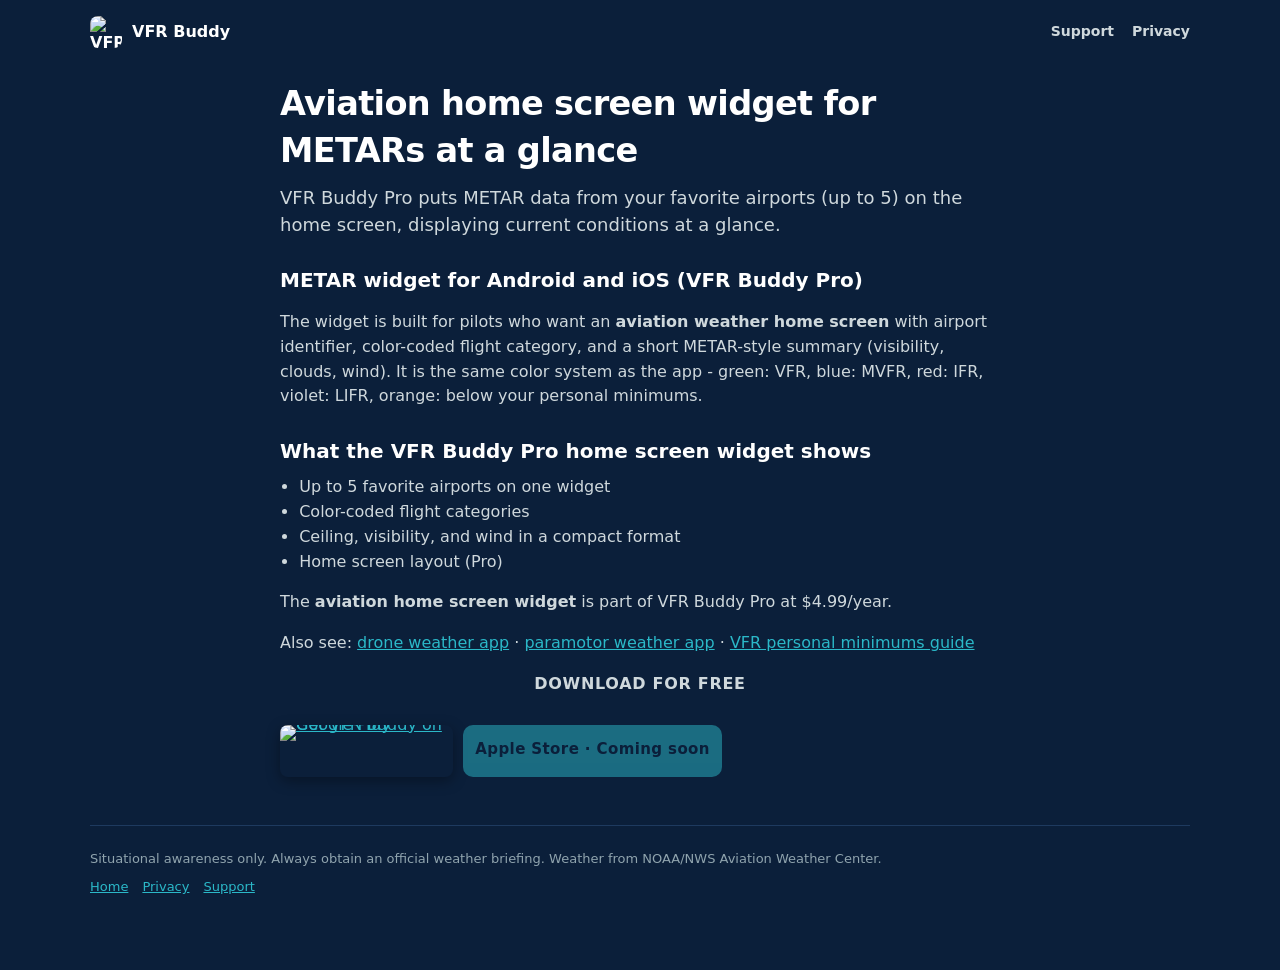
==== commit b091142f: "Link marketing CTAs to the live Google Play listing with official badge art. Replaces placeholder Pl" ====
--- a/aviation-home-screen-widget/index.html
+++ b/aviation-home-screen-widget/index.html
@@ -206,6 +206,20 @@
   margin: 0;
 }
 
+.play-store-badge {
+  display: inline-block;
+  line-height: 0;
+  border-radius: 8px;
+  overflow: hidden;
+  box-shadow: 0 4px 14px rgba(0, 0, 0, 0.35);
+}
+
+.play-store-badge img {
+  display: block;
+  height: 52px;
+  width: auto;
+}
+
 .shots {
   display: flex;
   gap: 28px;
@@ -1093,7 +1107,20 @@
 
       <p class="cta-label">Download for FREE</p>
       <div class="cta-row">
-        <span class="btn disabled">Play Store · Coming soon</span>
+        <a
+          class="play-store-badge"
+          href="https://play.google.com/store/apps/details?id=com.vfrbuddy.app"
+          target="_blank"
+          rel="noopener noreferrer"
+        >
+          <img
+            src="https://play.google.com/intl/en_us/badges/static/images/badges/en_badge_web_generic.png"
+            alt="Get VFR Buddy on Google Play"
+            width="270"
+            height="81"
+            loading="lazy"
+          />
+        </a>
         <span class="btn disabled">Apple Store · Coming soon</span>
       </div>
     </main>
